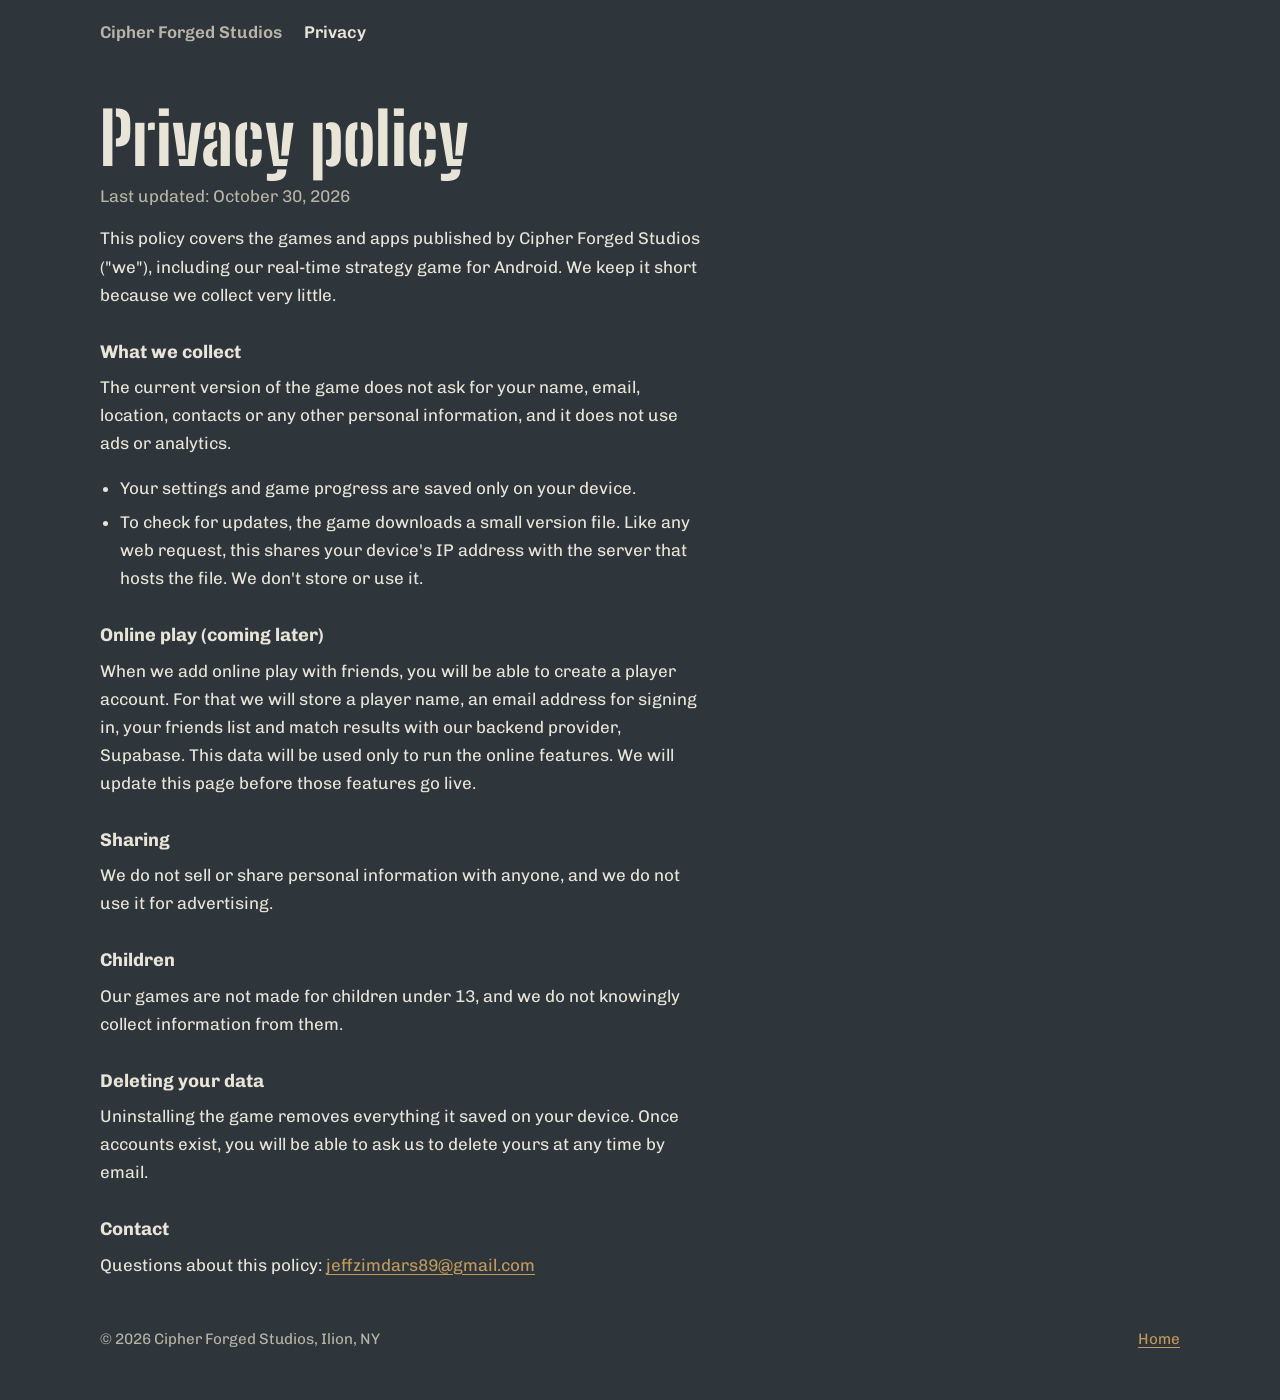
==== privacy.html @ 56ea70c6 "Cipher Forged Studios website: home page and privacy policy Co-Authored-By: Claude Opus 5.5 <noreply" ====
<!doctype html>
<html lang="en">
<head>
<meta charset="utf-8">
<meta name="viewport" content="width=device-width, initial-scale=1">
<title>Privacy Policy | Cipher Forged Studios</title>
<meta name="description" content="Privacy policy for games and apps by Cipher Forged Studios.">
<link rel="stylesheet" href="style.css">
</head>
<body>
<div class="wrap">
  <nav class="top" aria-label="Site">
    <a href="index.html">Cipher Forged Studios</a>
    <a href="privacy.html" aria-current="page">Privacy</a>
  </nav>
</div>
<main class="doc">
  <div class="wrap">
    <h1>Privacy policy</h1>
    <p class="updated">Last updated: October 30, 2026</p>

    <p>This policy covers the games and apps published by Cipher Forged Studios ("we"), including our real-time strategy game for Android. We keep it short because we collect very little.</p>

    <h3>What we collect</h3>
    <p>The current version of the game does not ask for your name, email, location, contacts or any other personal information, and it does not use ads or analytics.</p>
    <ul>
      <li>Your settings and game progress are saved only on your device.</li>
      <li>To check for updates, the game downloads a small version file. Like any web request, this shares your device's IP address with the server that hosts the file. We don't store or use it.</li>
    </ul>

    <h3>Online play (coming later)</h3>
    <p>When we add online play with friends, you will be able to create a player account. For that we will store a player name, an email address for signing in, your friends list and match results with our backend provider, Supabase. This data will be used only to run the online features. We will update this page before those features go live.</p>

    <h3>Sharing</h3>
    <p>We do not sell or share personal information with anyone, and we do not use it for advertising.</p>

    <h3>Children</h3>
    <p>Our games are not made for children under 13, and we do not knowingly collect information from them.</p>

    <h3>Deleting your data</h3>
    <p>Uninstalling the game removes everything it saved on your device. Once accounts exist, you will be able to ask us to delete yours at any time by email.</p>

    <h3>Contact</h3>
    <p>Questions about this policy: <a href="mailto:jeffzimdars89@gmail.com">jeffzimdars89@gmail.com</a></p>
  </div>
</main>
<footer>
  <div class="wrap">
    <span>&copy; 2026 Cipher Forged Studios, Ilion, NY</span>
    <a href="index.html">Home</a>
  </div>
</footer>
</body>
</html>
---- style.css ----
@import url("https://fonts.googleapis.com/css2?family=Big+Shoulders+Stencil+Display:wght@500;800&family=Chivo:wght@400;600&display=swap");

:root {
  --steel: #2e353b;      /* parkerized gun steel */
  --steel-deep: #232a2f;
  --bone: #e9e4d8;
  --bone-dim: #b9b4a7;
  --brass: #c19a5b;
  --olive: #6b6f45;
  --ember: #b5492f;
}

* { box-sizing: border-box; }
html { -webkit-text-size-adjust: 100%; }
body {
  margin: 0;
  background: var(--steel);
  color: var(--bone);
  font: 400 1.0625rem/1.65 "Chivo", system-ui, sans-serif;
}
img { max-width: 100%; height: auto; display: block; }
figure { margin: 0; }
a { color: var(--brass); text-underline-offset: 3px; }
a:hover { color: var(--bone); }
:focus-visible { outline: 3px solid var(--brass); outline-offset: 3px; }

.wrap { width: min(1080px, 100% - 32px); margin-inline: auto; }

/* masthead: the stencil wordmark is the one loud thing on the page */
.mast { padding: 56px 0 28px; border-bottom: 2px solid var(--steel-deep); }
.mark {
  font-family: "Big Shoulders Stencil Display", sans-serif;
  font-weight: 800;
  font-size: clamp(3.4rem, 13vw, 9.5rem);
  line-height: 0.86;
  letter-spacing: 0.01em;
  margin: 0;
  color: var(--bone);
}
.mark span { display: block; color: var(--brass); }
.mast p { max-width: 34rem; margin: 22px 0 0; color: var(--bone-dim); font-size: 1.15rem; }

nav.top { display: flex; gap: 22px; padding: 18px 0; font-weight: 600; }
nav.top a { color: var(--bone-dim); text-decoration: none; }
nav.top a:hover, nav.top a[aria-current] { color: var(--bone); }

section { padding: 56px 0; border-bottom: 2px solid var(--steel-deep); }
h2 {
  font-family: "Big Shoulders Stencil Display", sans-serif;
  font-weight: 500;
  font-size: clamp(2rem, 5vw, 3rem);
  line-height: 1;
  margin: 0 0 18px;
  color: var(--bone);
}
h3 { font-size: 1.15rem; margin: 28px 0 6px; color: var(--bone); }
p { margin: 0 0 14px; max-width: 38rem; }

.game { display: grid; grid-template-columns: 1fr; gap: 28px; }
@media (min-width: 860px) { .game { grid-template-columns: 5fr 4fr; align-items: start; } }
.shot { border: 6px solid var(--steel-deep); background: var(--steel-deep); }
.shot figcaption { font-size: 0.9rem; color: var(--bone-dim); padding: 8px 4px 2px; }
.facts { list-style: none; padding: 0; margin: 18px 0 0; }
.facts li { padding: 10px 0; border-top: 1px solid #3c444a; }
.facts b { color: var(--brass); font-weight: 600; }
.status { display: inline-block; margin-top: 10px; padding: 6px 12px; border: 2px solid var(--olive); color: var(--bone); font-weight: 600; }

.pair { display: grid; gap: 18px; margin-top: 26px; }
@media (min-width: 700px) { .pair { grid-template-columns: 1fr 1fr; } }

footer { padding: 34px 0 48px; color: var(--bone-dim); font-size: 0.95rem; }
footer .wrap { display: flex; flex-wrap: wrap; gap: 10px 26px; justify-content: space-between; }

.doc h1 { font-family: "Big Shoulders Stencil Display", sans-serif; font-weight: 800; font-size: clamp(2.6rem, 8vw, 4.5rem); line-height: 0.95; margin: 40px 0 10px; }
.doc .updated { color: var(--bone-dim); }
.doc ul { max-width: 38rem; padding-left: 1.2em; }
.doc li { margin-bottom: 6px; }
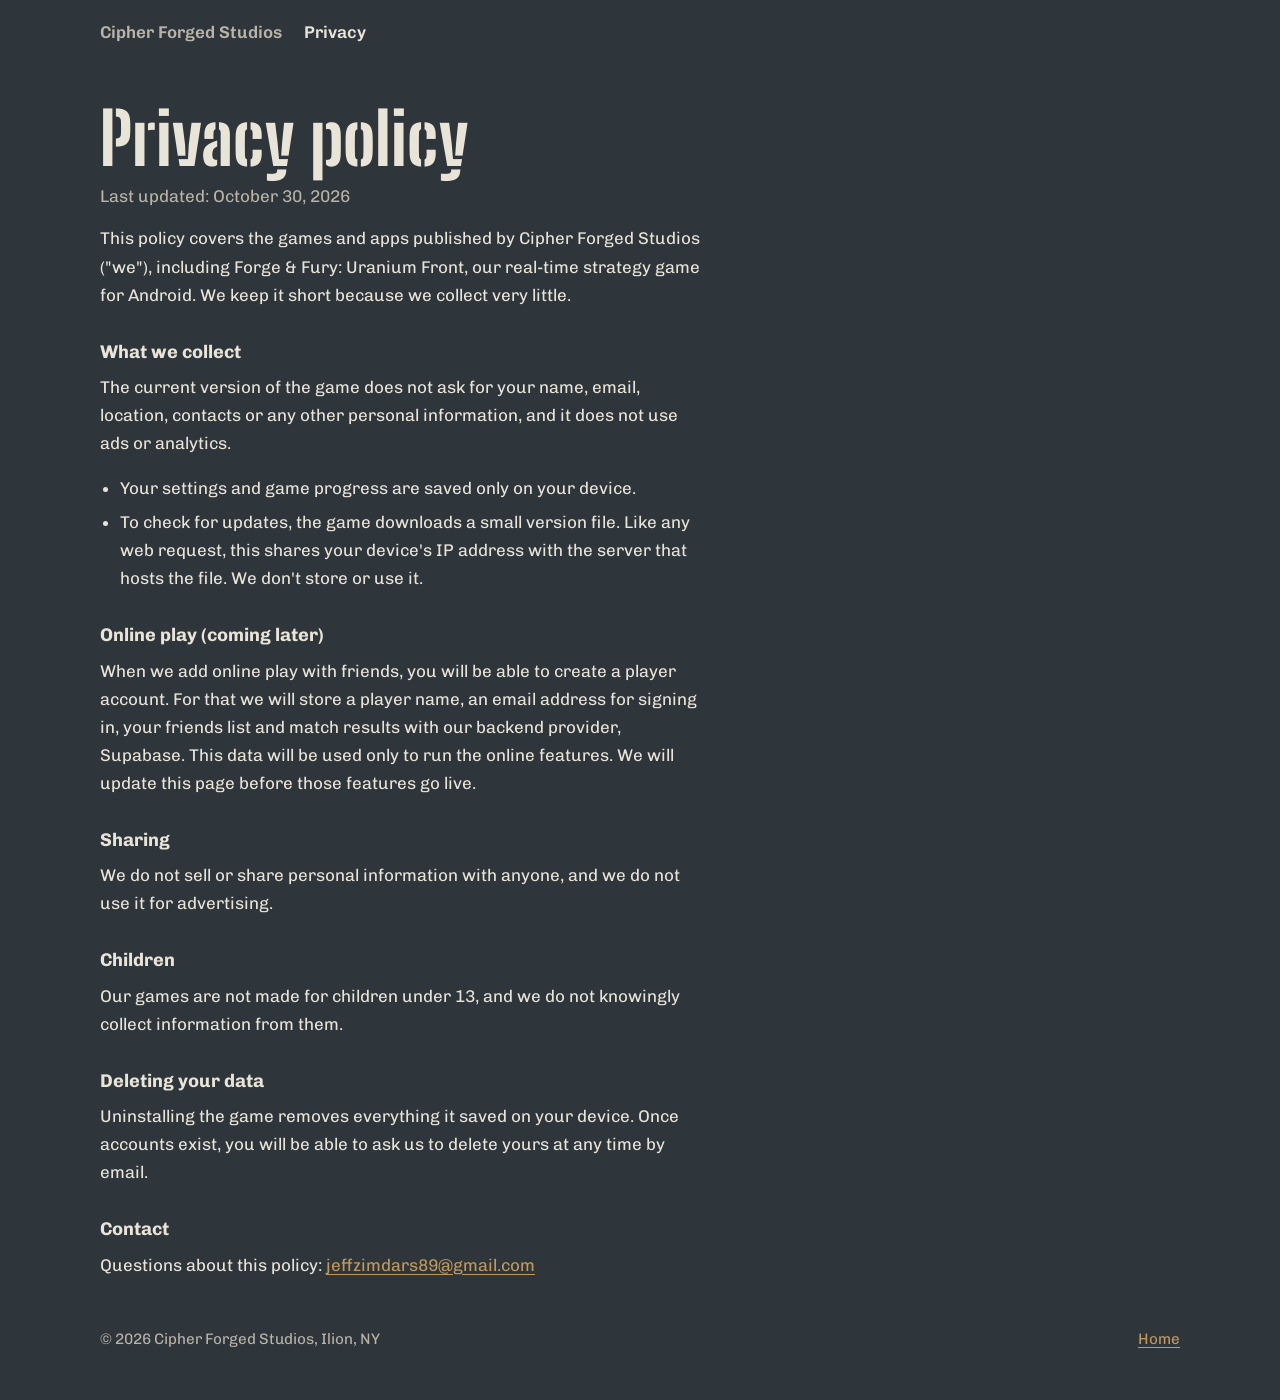
==== commit c7e59c4a: "Name the game: Forge & Fury: Uranium Front Co-Authored-By: Claude Opus 5.5 <noreply@anthropic.com> C" ====
--- a/privacy.html
+++ b/privacy.html
@@ -19,7 +19,7 @@
     <h1>Privacy policy</h1>
     <p class="updated">Last updated: October 30, 2026</p>
 
-    <p>This policy covers the games and apps published by Cipher Forged Studios ("we"), including our real-time strategy game for Android. We keep it short because we collect very little.</p>
+    <p>This policy covers the games and apps published by Cipher Forged Studios ("we"), including Forge &amp; Fury: Uranium Front, our real-time strategy game for Android. We keep it short because we collect very little.</p>
 
     <h3>What we collect</h3>
     <p>The current version of the game does not ask for your name, email, location, contacts or any other personal information, and it does not use ads or analytics.</p>
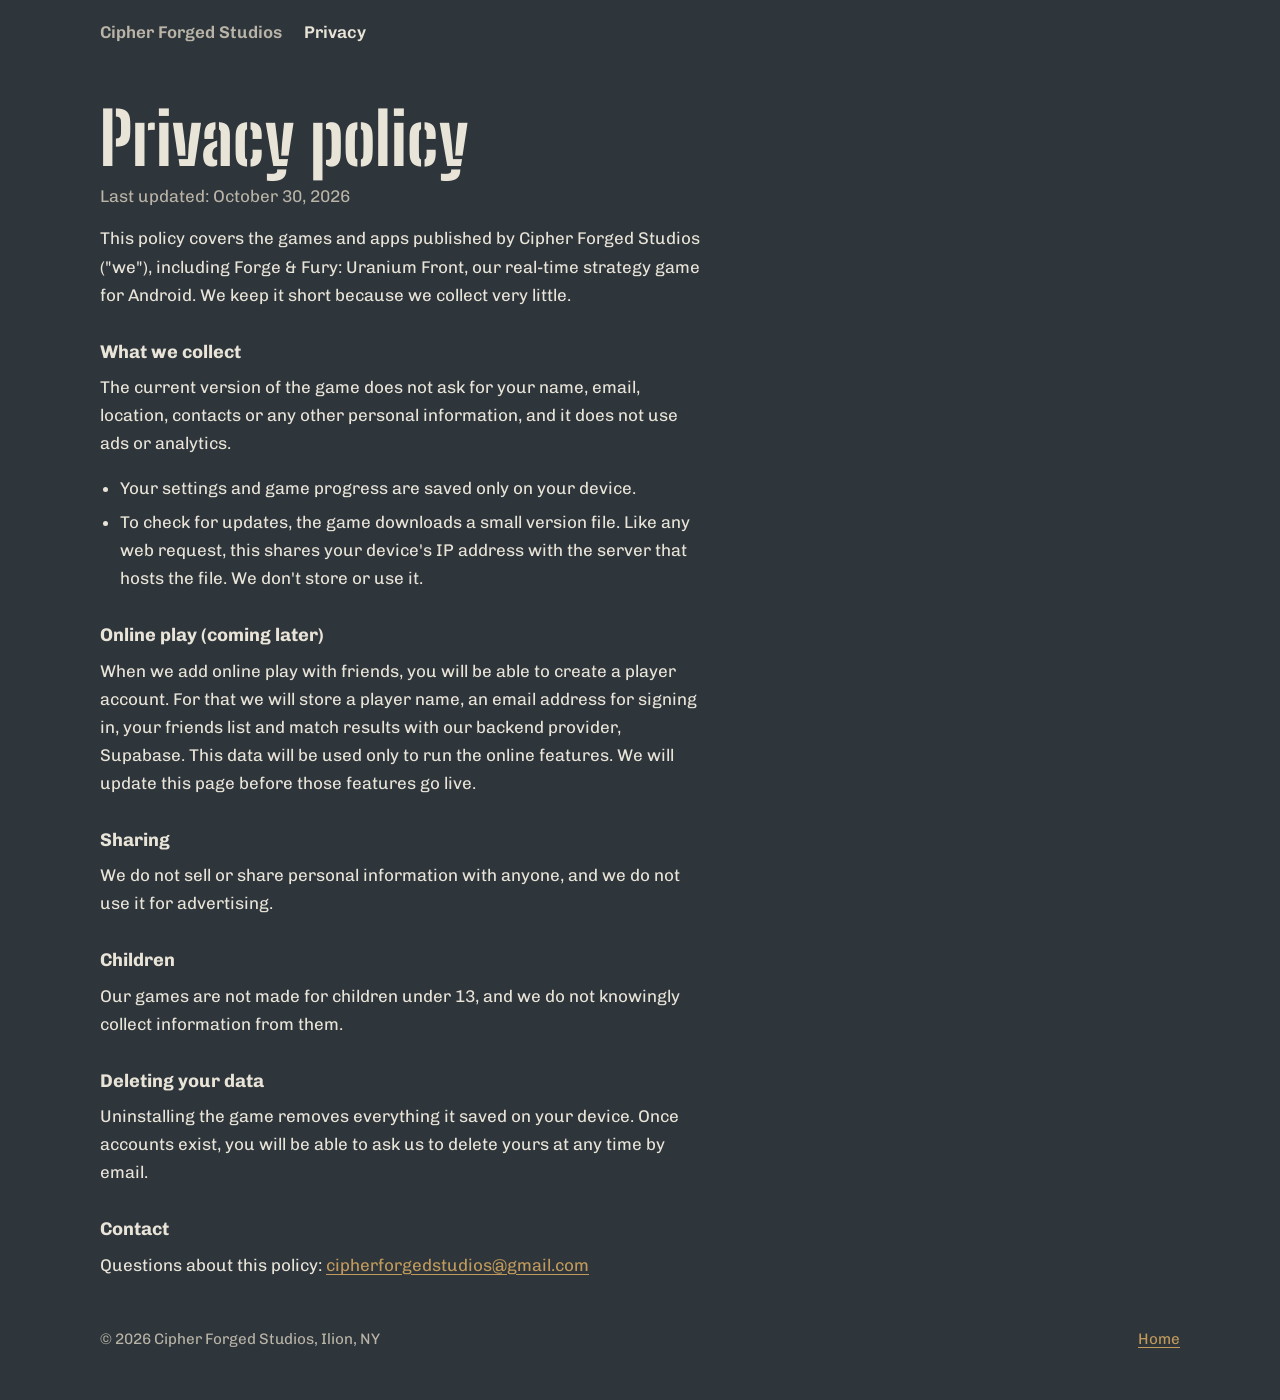
==== commit 442a0f91: "Use the studio email for contact Co-Authored-By: Claude Opus 5.5 <noreply@anthropic.com> Claude-Sess" ====
--- a/privacy.html
+++ b/privacy.html
@@ -41,7 +41,7 @@
     <p>Uninstalling the game removes everything it saved on your device. Once accounts exist, you will be able to ask us to delete yours at any time by email.</p>
 
     <h3>Contact</h3>
-    <p>Questions about this policy: <a href="mailto:jeffzimdars89@gmail.com">jeffzimdars89@gmail.com</a></p>
+    <p>Questions about this policy: <a href="mailto:cipherforgedstudios@gmail.com">cipherforgedstudios@gmail.com</a></p>
   </div>
 </main>
 <footer>
